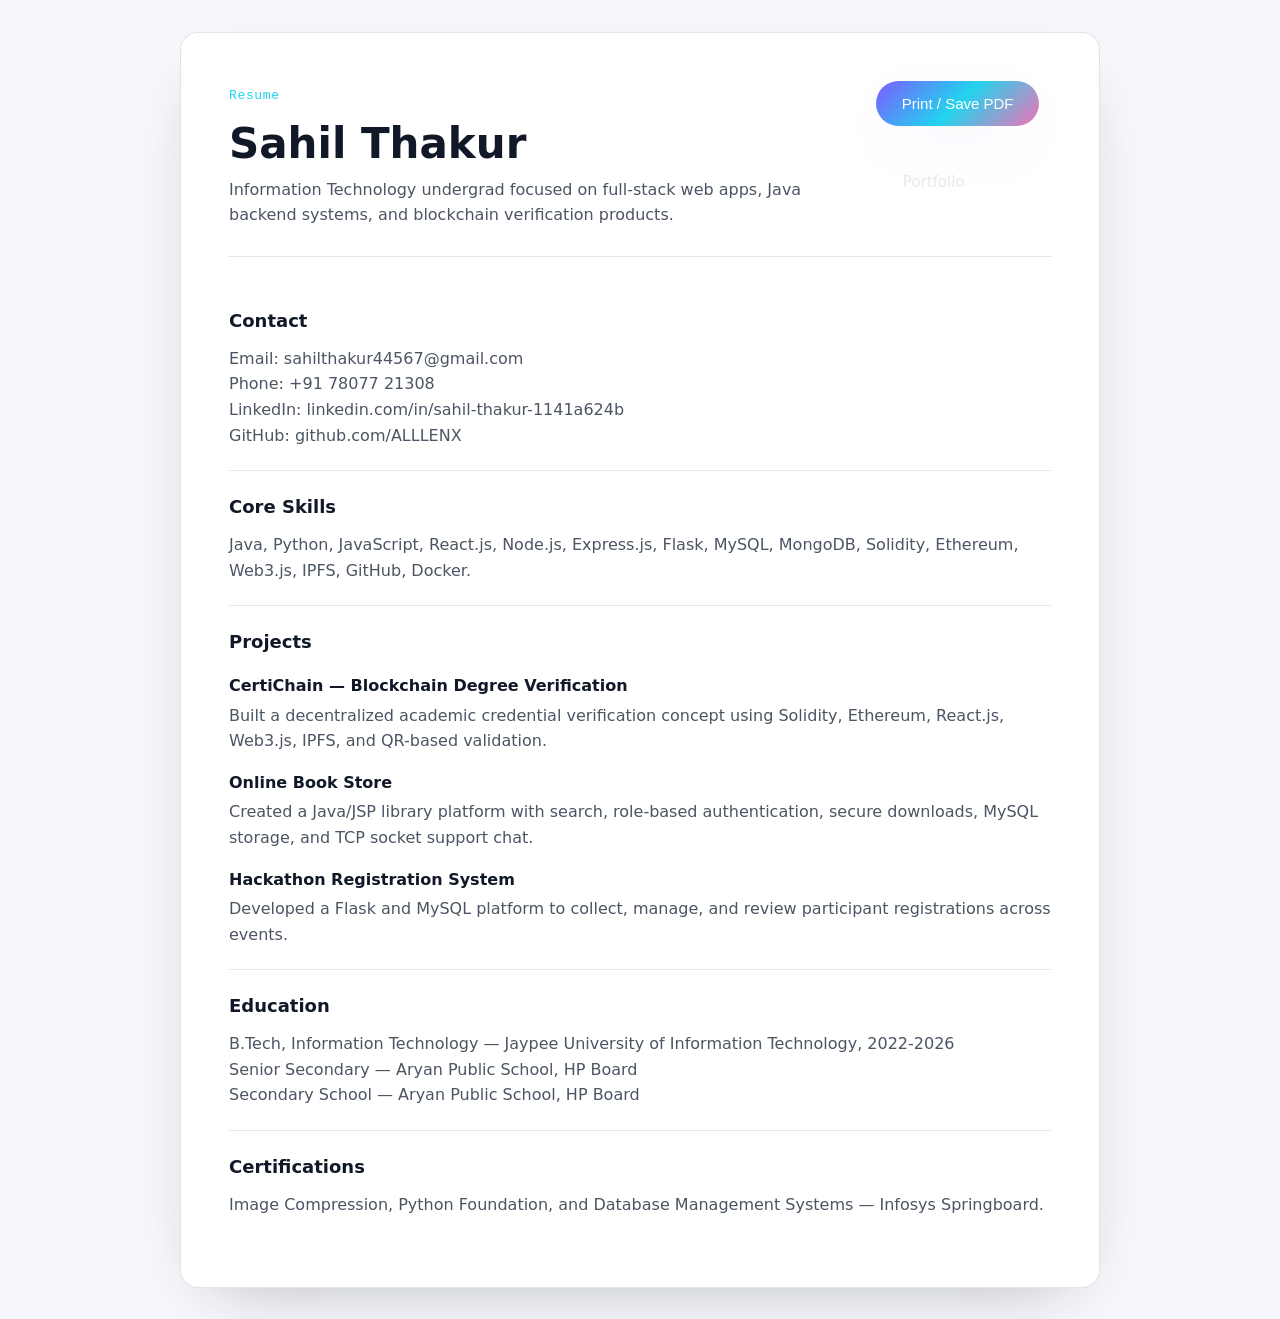
==== resume.html @ 4eab961c "Add printable resume page" ====
<!DOCTYPE html>
<html lang="en">
<head>
  <meta charset="UTF-8" />
  <meta name="viewport" content="width=device-width, initial-scale=1.0" />
  <title>Resume — Sahil Thakur</title>
  <meta name="description" content="Printable resume of Sahil Thakur, full-stack and blockchain developer." />
  <link rel="stylesheet" href="style.css" />
</head>
<body class="resume-page">
  <main class="resume-shell">
    <header class="resume-head">
      <div>
        <p class="kicker">Resume</p>
        <h1>Sahil Thakur</h1>
        <p>Information Technology undergrad focused on full-stack web apps, Java backend systems, and blockchain verification products.</p>
      </div>
      <div class="resume-actions">
        <button class="btn btn-primary" type="button" onclick="window.print()">Print / Save PDF</button>
        <a class="btn btn-ghost" href="/">Portfolio</a>
      </div>
    </header>

    <section class="resume-section">
      <h2>Contact</h2>
      <p>Email: sahilthakur44567@gmail.com</p>
      <p>Phone: +91 78077 21308</p>
      <p>LinkedIn: linkedin.com/in/sahil-thakur-1141a624b</p>
      <p>GitHub: github.com/ALLLENX</p>
    </section>

    <section class="resume-section">
      <h2>Core Skills</h2>
      <p>Java, Python, JavaScript, React.js, Node.js, Express.js, Flask, MySQL, MongoDB, Solidity, Ethereum, Web3.js, IPFS, GitHub, Docker.</p>
    </section>

    <section class="resume-section">
      <h2>Projects</h2>
      <article>
        <h3>CertiChain — Blockchain Degree Verification</h3>
        <p>Built a decentralized academic credential verification concept using Solidity, Ethereum, React.js, Web3.js, IPFS, and QR-based validation.</p>
      </article>
      <article>
        <h3>Online Book Store</h3>
        <p>Created a Java/JSP library platform with search, role-based authentication, secure downloads, MySQL storage, and TCP socket support chat.</p>
      </article>
      <article>
        <h3>Hackathon Registration System</h3>
        <p>Developed a Flask and MySQL platform to collect, manage, and review participant registrations across events.</p>
      </article>
    </section>

    <section class="resume-section">
      <h2>Education</h2>
      <p>B.Tech, Information Technology — Jaypee University of Information Technology, 2022-2026</p>
      <p>Senior Secondary — Aryan Public School, HP Board</p>
      <p>Secondary School — Aryan Public School, HP Board</p>
    </section>

    <section class="resume-section">
      <h2>Certifications</h2>
      <p>Image Compression, Python Foundation, and Database Management Systems — Infosys Springboard.</p>
    </section>
  </main>
</body>
</html>
---- style.css ----
/* ---------- Design tokens ---------- */
:root {
  --bg: #07080d;
  --bg-elev: #0d1018;
  --surface: rgba(255,255,255,0.04);
  --border: rgba(255,255,255,0.08);
  --text: #e7e9ee;
  --muted: #8a90a3;
  --primary: #7c5cff;
  --primary-2: #22d3ee;
  --accent: #f472b6;
  --grad: linear-gradient(135deg, #7c5cff 0%, #22d3ee 50%, #f472b6 100%);
  --shadow: 0 20px 60px -20px rgba(124,92,255,0.35);
  --radius: 16px;
  --maxw: 1200px;
}

:root[data-theme="light"] {
  --bg: #f7f8fb;
  --bg-elev: #ffffff;
  --surface: rgba(10,20,35,0.055);
  --border: rgba(10,20,35,0.12);
  --text: #111827;
  --muted: #5b6475;
  --primary: #6d5dfc;
  --primary-2: #0891b2;
  --accent: #be185d;
  --grad: linear-gradient(135deg, #6d5dfc 0%, #0891b2 52%, #be185d 100%);
  --shadow: 0 20px 60px -24px rgba(8,145,178,0.35);
}

* { box-sizing: border-box; margin: 0; padding: 0; }
html { scroll-behavior: smooth; }
body {
  font-family: 'Space Grotesk', system-ui, sans-serif;
  background: var(--bg);
  color: var(--text);
  line-height: 1.6;
  overflow-x: hidden;
  -webkit-font-smoothing: antialiased;
}
a { color: inherit; text-decoration: none; }
img { max-width: 100%; display: block; }

/* ---------- Background FX ---------- */
.bg-grid {
  position: fixed; inset: 0; z-index: -2;
  background-image:
    linear-gradient(rgba(255,255,255,0.025) 1px, transparent 1px),
    linear-gradient(90deg, rgba(255,255,255,0.025) 1px, transparent 1px);
  background-size: 60px 60px;
  mask-image: radial-gradient(ellipse at center, #000 30%, transparent 75%);
}
.bg-glow {
  position: fixed; z-index: -1; border-radius: 50%;
  filter: blur(120px); opacity: 0.5; pointer-events: none;
  animation: float 18s ease-in-out infinite;
}
:root[data-theme="light"] .bg-grid {
  background-image:
    linear-gradient(rgba(10,20,35,0.055) 1px, transparent 1px),
    linear-gradient(90deg, rgba(10,20,35,0.055) 1px, transparent 1px);
}
:root[data-theme="light"] .nav { background: rgba(247,248,251,0.78); }
.glow-1 { width: 500px; height: 500px; background: #7c5cff; top: -150px; left: -150px; }
.glow-2 { width: 600px; height: 600px; background: #22d3ee; bottom: -200px; right: -200px; animation-delay: -9s; }
@keyframes float {
  0%,100% { transform: translate(0,0) scale(1); }
  50% { transform: translate(40px,-40px) scale(1.1); }
}

/* ---------- Nav ---------- */
.nav {
  position: fixed; top: 0; left: 0; right: 0; z-index: 50;
  display: flex; align-items: center; justify-content: space-between;
  padding: 18px 40px;
  backdrop-filter: blur(14px);
  background: rgba(7,8,13,0.6);
  border-bottom: 1px solid transparent;
  transition: border-color .3s, padding .3s;
}
.nav.scrolled { border-bottom-color: var(--border); padding: 14px 40px; }
.nav-logo { font-weight: 700; font-size: 22px; letter-spacing: -0.02em; }
.nav-logo span { color: var(--primary-2); }
.nav-links { display: flex; gap: 32px; list-style: none; }
.nav-links a {
  font-size: 14px; color: var(--muted); position: relative;
  transition: color .25s;
}
.nav-links a:hover { color: var(--text); }
.nav-links a::after {
  content: ''; position: absolute; left: 0; bottom: -6px;
  width: 0; height: 2px; background: var(--grad); transition: width .3s;
}
.nav-links a:hover::after { width: 100%; }
.nav-actions { display: flex; align-items: center; gap: 14px; }
.theme-toggle {
  width: 40px; height: 40px; border-radius: 50%;
  border: 1px solid var(--border); background: var(--surface);
  color: var(--text); display: inline-flex; align-items: center; justify-content: center;
  cursor: pointer; transition: transform .25s, background .25s, border-color .25s;
}
.theme-toggle:hover { transform: translateY(-2px); border-color: rgba(124,92,255,0.45); }
.theme-icon { font-size: 18px; line-height: 1; }
.nav-toggle { display: none; background: none; border: none; cursor: pointer; flex-direction: column; gap: 5px; }
.nav-toggle span { width: 24px; height: 2px; background: var(--text); transition: .3s; }

/* ---------- Layout ---------- */
.section {
  max-width: var(--maxw);
  margin: 0 auto;
  padding: 120px 40px;
}
.section.compact { padding-top: 20px; }
.section-head { margin-bottom: 60px; max-width: 720px; }
.kicker {
  display: inline-block;
  font-family: 'JetBrains Mono', monospace;
  font-size: 13px;
  color: var(--primary-2);
  margin-bottom: 16px;
  letter-spacing: 0.05em;
}
.section-head h2 {
  font-size: clamp(32px, 5vw, 52px);
  line-height: 1.1;
  letter-spacing: -0.03em;
  font-weight: 600;
}
.section-head .lead { color: var(--muted); margin-top: 16px; font-size: 18px; }
.grad-text {
  background: var(--grad);
  -webkit-background-clip: text; background-clip: text;
  -webkit-text-fill-color: transparent;
}

/* ---------- Hero ---------- */
.hero {
  min-height: 100vh;
  max-width: var(--maxw); margin: 0 auto;
  padding: 140px 40px 80px;
  display: grid; grid-template-columns: 1.2fr 1fr; gap: 60px; align-items: center;
}
.hero-tag {
  font-family: 'JetBrains Mono', monospace;
  color: var(--primary-2); font-size: 14px; margin-bottom: 20px;
}
.hero-title {
  font-size: clamp(40px, 6vw, 72px);
  line-height: 1.05; letter-spacing: -0.04em; font-weight: 700;
  margin-bottom: 24px;
}
.type { color: var(--text); }
.cursor { color: var(--primary-2); animation: blink 1s steps(2) infinite; }
@keyframes blink { 50% { opacity: 0; } }
.hero-sub { color: var(--muted); font-size: 18px; max-width: 520px; margin-bottom: 36px; }
.hero-actions { display: flex; gap: 14px; flex-wrap: wrap; margin-bottom: 56px; }
.btn {
  padding: 14px 26px; border-radius: 999px; font-weight: 500; font-size: 15px;
  display: inline-flex; align-items: center; gap: 8px;
  transition: transform .25s, box-shadow .25s, background .25s;
  cursor: pointer; border: none;
}
.btn-primary {
  background: var(--grad); color: #fff;
  box-shadow: var(--shadow);
}
.btn-primary:hover { transform: translateY(-2px); box-shadow: 0 25px 70px -20px rgba(124,92,255,0.55); }
.btn-ghost {
  background: var(--surface); color: var(--text);
  border: 1px solid var(--border);
}
.btn-ghost:hover { background: rgba(255,255,255,0.08); }
.hero-stats { display: flex; gap: 48px; }
.hero-stats div { display: flex; flex-direction: column; }
.hero-stats strong {
  font-size: 32px; font-weight: 600; letter-spacing: -0.02em;
  background: var(--grad);
  -webkit-background-clip: text; background-clip: text; -webkit-text-fill-color: transparent;
}
.hero-stats span { color: var(--muted); font-size: 13px; }

/* ---------- Recruiter snapshot ---------- */
.recruiter-strip {
  max-width: var(--maxw); margin: -28px auto 0; padding: 22px 40px;
  display: grid; grid-template-columns: 1.2fr 1fr 1fr auto; gap: 22px; align-items: center;
  background: var(--surface); border: 1px solid var(--border); border-radius: var(--radius);
  box-shadow: var(--shadow);
}
.strip-label {
  display: block; font-family: 'JetBrains Mono', monospace;
  font-size: 11px; text-transform: uppercase; letter-spacing: 0.08em;
  color: var(--primary-2); margin-bottom: 4px;
}
.recruiter-strip strong { font-size: 15px; font-weight: 600; }
.strip-actions { display: flex; gap: 10px; justify-content: flex-end; }
.mini-link {
  padding: 9px 14px; border-radius: 999px; border: 1px solid var(--border);
  color: var(--text); background: rgba(255,255,255,0.04); font-size: 13px;
  transition: transform .25s, background .25s, border-color .25s;
}
.mini-link:hover { transform: translateY(-2px); background: rgba(124,92,255,0.12); border-color: rgba(124,92,255,0.45); }

/* Code window */
.hero-card { perspective: 1000px; }
.code-window {
  background: var(--bg-elev); border: 1px solid var(--border);
  border-radius: var(--radius); overflow: hidden;
  box-shadow: var(--shadow);
  transform: rotate(2deg);
  transition: transform .5s;
}
.code-window:hover { transform: rotate(0deg) scale(1.02); }
.code-dots {
  display: flex; align-items: center; gap: 6px;
  padding: 12px 16px; border-bottom: 1px solid var(--border);
  background: rgba(255,255,255,0.02);
}
.code-dots i { width: 12px; height: 12px; border-radius: 50%; background: #ff5f57; }
.code-dots i:nth-child(2) { background: #febc2e; }
.code-dots i:nth-child(3) { background: #28c840; }
.code-dots span {
  margin-left: auto; font-family: 'JetBrains Mono', monospace;
  font-size: 12px; color: var(--muted);
}
.code-window pre {
  padding: 24px; font-family: 'JetBrains Mono', monospace;
  font-size: 14px; line-height: 1.7; color: #c9d1d9;
}
.code-window .k { color: #ff7b72; }
.code-window .v { color: #79c0ff; }
.code-window .p { color: #d2a8ff; }
.code-window .s { color: #a5d6ff; }
.code-window .n { color: #ffa657; }

/* ---------- About ---------- */
.about-grid { display: grid; grid-template-columns: 1.1fr 1fr; gap: 60px; }
.about-text p { color: var(--muted); font-size: 17px; margin-bottom: 16px; }
.about-cards { display: grid; grid-template-columns: 1fr 1fr; gap: 16px; }
.highlight-grid { display: grid; grid-template-columns: repeat(4, 1fr); gap: 16px; }
.info-card {
  padding: 22px; background: var(--surface); border: 1px solid var(--border);
  border-radius: var(--radius); transition: transform .25s, border-color .25s;
}
.info-card:hover { transform: translateY(-4px); border-color: rgba(124,92,255,0.4); }
.info-card h4 { font-size: 15px; margin-bottom: 8px; }
.info-card p { color: var(--muted); font-size: 14px; }

/* ---------- Skills ---------- */
.skills-grid { display: grid; grid-template-columns: repeat(2,1fr); gap: 20px; }
.skill-card {
  padding: 28px; background: var(--surface); border: 1px solid var(--border);
  border-radius: var(--radius); transition: border-color .3s;
  position: relative; overflow: hidden;
}
.skill-card::before {
  content: ''; position: absolute; inset: 0; opacity: 0;
  background: radial-gradient(circle at var(--mx,50%) var(--my,50%), rgba(124,92,255,0.15), transparent 60%);
  transition: opacity .3s;
}
.skill-card:hover { border-color: rgba(124,92,255,0.35); }
.skill-card:hover::before { opacity: 1; }
.skill-card h3 { margin-bottom: 18px; font-size: 18px; position: relative; }
.chips { display: flex; flex-wrap: wrap; gap: 8px; position: relative; }
.chips span {
  padding: 7px 14px; font-size: 13px;
  background: rgba(255,255,255,0.04); border: 1px solid var(--border);
  border-radius: 999px; color: var(--text);
  font-family: 'JetBrains Mono', monospace;
  transition: background .25s, transform .25s;
}
.chips span:hover { background: rgba(124,92,255,0.15); transform: translateY(-2px); }
.chips.small span { padding: 5px 11px; font-size: 12px; }

.strengths {
  margin-top: 22px; padding: 24px; border: 1px solid var(--border);
  border-radius: var(--radius); background: var(--surface);
  display: grid; grid-template-columns: repeat(5, 1fr); gap: 16px;
}
.strength { display: flex; flex-direction: column; gap: 12px; min-width: 0; }
.strength span { display: flex; flex-direction: column; gap: 2px; }
.strength strong { font-size: 15px; }
.strength em { color: var(--muted); font-size: 12px; font-style: normal; }
.strength i {
  height: 8px; border-radius: 999px; background: rgba(255,255,255,0.08);
  position: relative; overflow: hidden;
}
.strength i::before {
  content: ''; position: absolute; inset: 0 auto 0 0; width: var(--level);
  border-radius: inherit; background: var(--grad);
}

.case-study {
  margin-top: 18px; border: 1px solid var(--border); border-radius: 14px;
  background: rgba(255,255,255,0.03); overflow: hidden;
}
.case-study summary {
  cursor: pointer; padding: 12px 14px; font-weight: 600; font-size: 14px;
  color: var(--text);
}
.case-grid {
  display: grid; grid-template-columns: repeat(3, 1fr); gap: 1px;
  border-top: 1px solid var(--border); background: var(--border);
}
.case-grid p {
  margin: 0; padding: 14px; background: var(--bg-elev);
  display: flex; flex-direction: column; gap: 6px;
}
.case-grid strong { font-size: 12px; color: var(--primary-2); text-transform: uppercase; letter-spacing: 0.06em; }
.case-grid span { color: var(--muted); font-size: 13px; line-height: 1.5; }

/* ---------- Projects ---------- */
.projects { display: flex; flex-direction: column; gap: 80px; }
.project {
  display: grid; grid-template-columns: 1.3fr 1fr; gap: 50px; align-items: center;
}
.project.featured {
  padding: 34px; margin: -34px;
  border: 1px solid rgba(34,211,238,0.28); border-radius: 28px;
  background: linear-gradient(135deg, rgba(34,211,238,0.055), rgba(244,114,182,0.04));
}
.project.reverse { grid-template-columns: 1fr 1.3fr; }
.project.reverse .project-visual { order: -1; }
.project-meta .date {
  font-family: 'JetBrains Mono', monospace; color: var(--primary-2); font-size: 13px;
}
.project-meta h3 {
  font-size: 32px; letter-spacing: -0.02em; font-weight: 600;
  margin: 8px 0 16px;
}
.project-meta > p { color: var(--muted); margin-bottom: 18px; font-size: 16px; }
.bullets { list-style: none; margin-bottom: 20px; }
.bullets li {
  padding-left: 22px; position: relative; color: var(--muted);
  font-size: 14.5px; margin-bottom: 8px;
}
.bullets li::before {
  content: '▹'; position: absolute; left: 0; color: var(--primary-2);
}
.project-visual {
  aspect-ratio: 1/1;
  background: var(--surface); border: 1px solid var(--border);
  border-radius: 24px; position: relative; overflow: hidden;
  display: flex; align-items: center; justify-content: center;
  transition: transform .4s;
}
.project-visual:hover { transform: scale(1.02) rotate(-1deg); }
.project-visual::before {
  content: attr(data-emoji); font-size: 120px;
  filter: drop-shadow(0 20px 40px rgba(124,92,255,0.4));
  animation: float 6s ease-in-out infinite;
}
.project-visual::after {
  content: ''; position: absolute; inset: -50%;
  background: conic-gradient(from 0deg, transparent, rgba(124,92,255,0.2), transparent 30%);
  animation: spin 8s linear infinite;
}
@keyframes spin { to { transform: rotate(360deg); } }

/* ---------- Timeline ---------- */
.timeline {
  position: relative; max-width: 800px; margin: 0 auto;
  padding-left: 30px;
}
.timeline::before {
  content: ''; position: absolute; left: 7px; top: 0; bottom: 0;
  width: 2px; background: linear-gradient(180deg, var(--primary), transparent);
}
.t-item { position: relative; margin-bottom: 36px; }
.t-dot {
  position: absolute; left: -30px; top: 8px;
  width: 16px; height: 16px; border-radius: 50%;
  background: var(--bg); border: 3px solid var(--primary);
  box-shadow: 0 0 0 4px rgba(124,92,255,0.15);
}
.t-card {
  padding: 22px 26px; background: var(--surface);
  border: 1px solid var(--border); border-radius: var(--radius);
  transition: transform .25s, border-color .25s;
}
.t-card:hover { transform: translateX(4px); border-color: rgba(124,92,255,0.4); }
.t-card .date { font-family: 'JetBrains Mono', monospace; font-size: 12px; color: var(--primary-2); }
.t-card h3 { margin: 6px 0 4px; font-size: 18px; }
.t-card p { color: var(--muted); font-size: 14px; }

.certs {
  margin-top: 60px; max-width: 800px; margin-left: auto; margin-right: auto;
  padding: 28px; background: var(--surface); border: 1px solid var(--border);
  border-radius: var(--radius);
}
.certs h3 { margin-bottom: 14px; font-size: 18px; }
.certs ul { list-style: none; }
.certs li { padding: 10px 0; color: var(--muted); border-bottom: 1px solid var(--border); }
.certs li:last-child { border: none; }

/* ---------- Contact ---------- */
.contact-grid {
  display: grid; grid-template-columns: repeat(auto-fit, minmax(220px, 1fr)); gap: 18px;
  margin-top: 40px;
}
.contact-card {
  padding: 28px; background: var(--surface); border: 1px solid var(--border);
  border-radius: var(--radius);
  display: flex; flex-direction: column; gap: 6px;
  text-align: left;
  transition: transform .3s, border-color .3s, background .3s;
}
.copy-card { color: var(--text); font: inherit; cursor: pointer; }
.contact-card:hover {
  transform: translateY(-6px);
  border-color: rgba(124,92,255,0.5);
  background: rgba(124,92,255,0.06);
}
.contact-card .ic {
  width: 48px; height: 48px; border-radius: 12px;
  background: var(--grad); display: flex; align-items: center; justify-content: center;
  font-size: 20px; font-weight: 700; margin-bottom: 8px; color: #fff;
}
.contact-card strong { font-size: 15px; }
.contact-card span:last-child { color: var(--muted); font-size: 13px; }

/* ---------- Footer ---------- */
.footer {
  text-align: center; padding: 40px 20px;
  color: var(--muted); font-size: 14px;
  border-top: 1px solid var(--border);
}

.not-found-page {
  min-height: 100vh; display: grid; place-items: center; padding: 24px;
}
.not-found {
  max-width: 680px; width: 100%; padding: 48px;
  border: 1px solid var(--border); border-radius: var(--radius);
  background: var(--surface); box-shadow: var(--shadow);
}
.not-found h1 {
  font-size: clamp(36px, 6vw, 64px); line-height: 1.05;
  letter-spacing: -0.03em; margin-bottom: 18px;
}
.not-found p:not(.kicker) { color: var(--muted); font-size: 18px; margin-bottom: 28px; }

.resume-page {
  background: #f7f8fb; color: #111827; padding: 32px;
}
.resume-shell {
  max-width: 920px; margin: 0 auto; padding: 48px;
  background: #fff; border: 1px solid rgba(17,24,39,0.12);
  border-radius: 18px; box-shadow: 0 24px 70px -35px rgba(17,24,39,0.35);
}
.resume-head {
  display: flex; justify-content: space-between; gap: 28px;
  border-bottom: 1px solid rgba(17,24,39,0.12); padding-bottom: 28px; margin-bottom: 28px;
}
.resume-head h1 { font-size: 42px; line-height: 1; margin-bottom: 12px; }
.resume-head p:not(.kicker), .resume-section p { color: #4b5563; }
.resume-actions { display: flex; gap: 10px; align-items: flex-start; flex-wrap: wrap; }
.resume-section {
  padding: 22px 0; border-bottom: 1px solid rgba(17,24,39,0.1);
}
.resume-section:last-child { border-bottom: 0; }
.resume-section h2 { font-size: 18px; margin-bottom: 10px; }
.resume-section h3 { font-size: 16px; margin: 16px 0 4px; }

@media print {
  .resume-page { padding: 0; background: #fff; }
  .resume-shell { box-shadow: none; border: 0; border-radius: 0; padding: 0; }
  .resume-actions { display: none; }
}

/* ---------- Reveal animations ---------- */
.reveal {
  opacity: 0; transform: translateY(30px);
  transition: opacity .8s ease, transform .8s ease;
}
.reveal.in { opacity: 1; transform: none; }

/* ---------- Responsive ---------- */
@media (max-width: 900px) {
  .nav { padding: 16px 20px; }
  .nav-links {
    position: fixed; top: 64px; right: 20px;
    flex-direction: column; gap: 18px;
    background: var(--bg-elev); border: 1px solid var(--border);
    padding: 24px; border-radius: var(--radius);
    transform: translateX(120%); transition: transform .3s;
  }
  .nav-links.open { transform: none; }
  .nav-toggle { display: flex; }
  .hero { grid-template-columns: 1fr; padding: 110px 20px 60px; }
  .recruiter-strip { grid-template-columns: 1fr 1fr; margin: 0 20px; padding: 20px; }
  .strip-actions { justify-content: flex-start; }
  .section { padding: 80px 20px; }
  .about-grid, .skills-grid { grid-template-columns: 1fr; }
  .strengths { grid-template-columns: 1fr 1fr; }
  .about-cards, .highlight-grid { grid-template-columns: 1fr 1fr; }
  .project, .project.reverse { grid-template-columns: 1fr; }
  .project.featured { margin: 0; padding: 24px; }
  .project.reverse .project-visual { order: 0; }
  .case-grid { grid-template-columns: 1fr; }
  .hero-stats { gap: 24px; }
  .hero-stats strong { font-size: 26px; }
}

@media (max-width: 560px) {
  .about-cards, .highlight-grid { grid-template-columns: 1fr; }
  .strengths { grid-template-columns: 1fr; }
  .recruiter-strip { grid-template-columns: 1fr; }
  .strip-actions { flex-wrap: wrap; }
}

@media (prefers-reduced-motion: reduce) {
  html { scroll-behavior: auto; }
  *, *::before, *::after {
    animation-duration: 0.01ms !important;
    animation-iteration-count: 1 !important;
    scroll-behavior: auto !important;
    transition-duration: 0.01ms !important;
  }
}
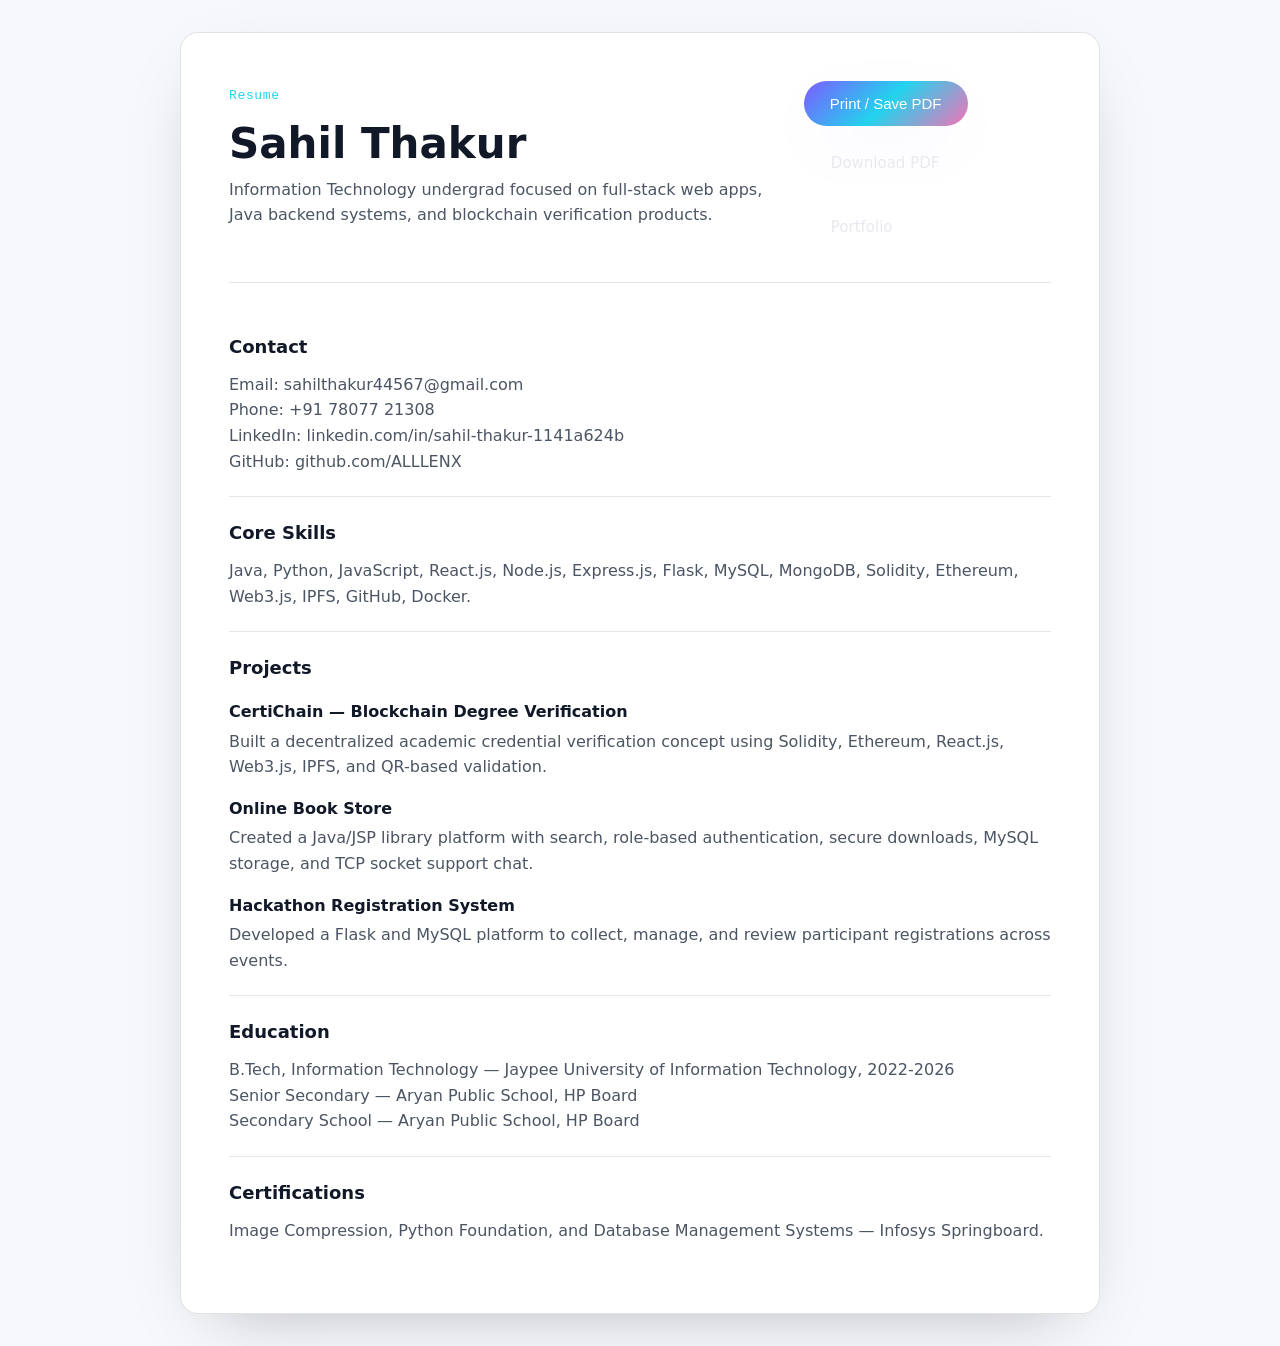
==== commit a347dde3: "Add downloadable resume PDF" ====
--- a/resume.html
+++ b/resume.html
@@ -17,6 +17,7 @@
       </div>
       <div class="resume-actions">
         <button class="btn btn-primary" type="button" onclick="window.print()">Print / Save PDF</button>
+        <a class="btn btn-ghost" href="assets/Sahil-Thakur-Resume.pdf" download>Download PDF</a>
         <a class="btn btn-ghost" href="/">Portfolio</a>
       </div>
     </header>
